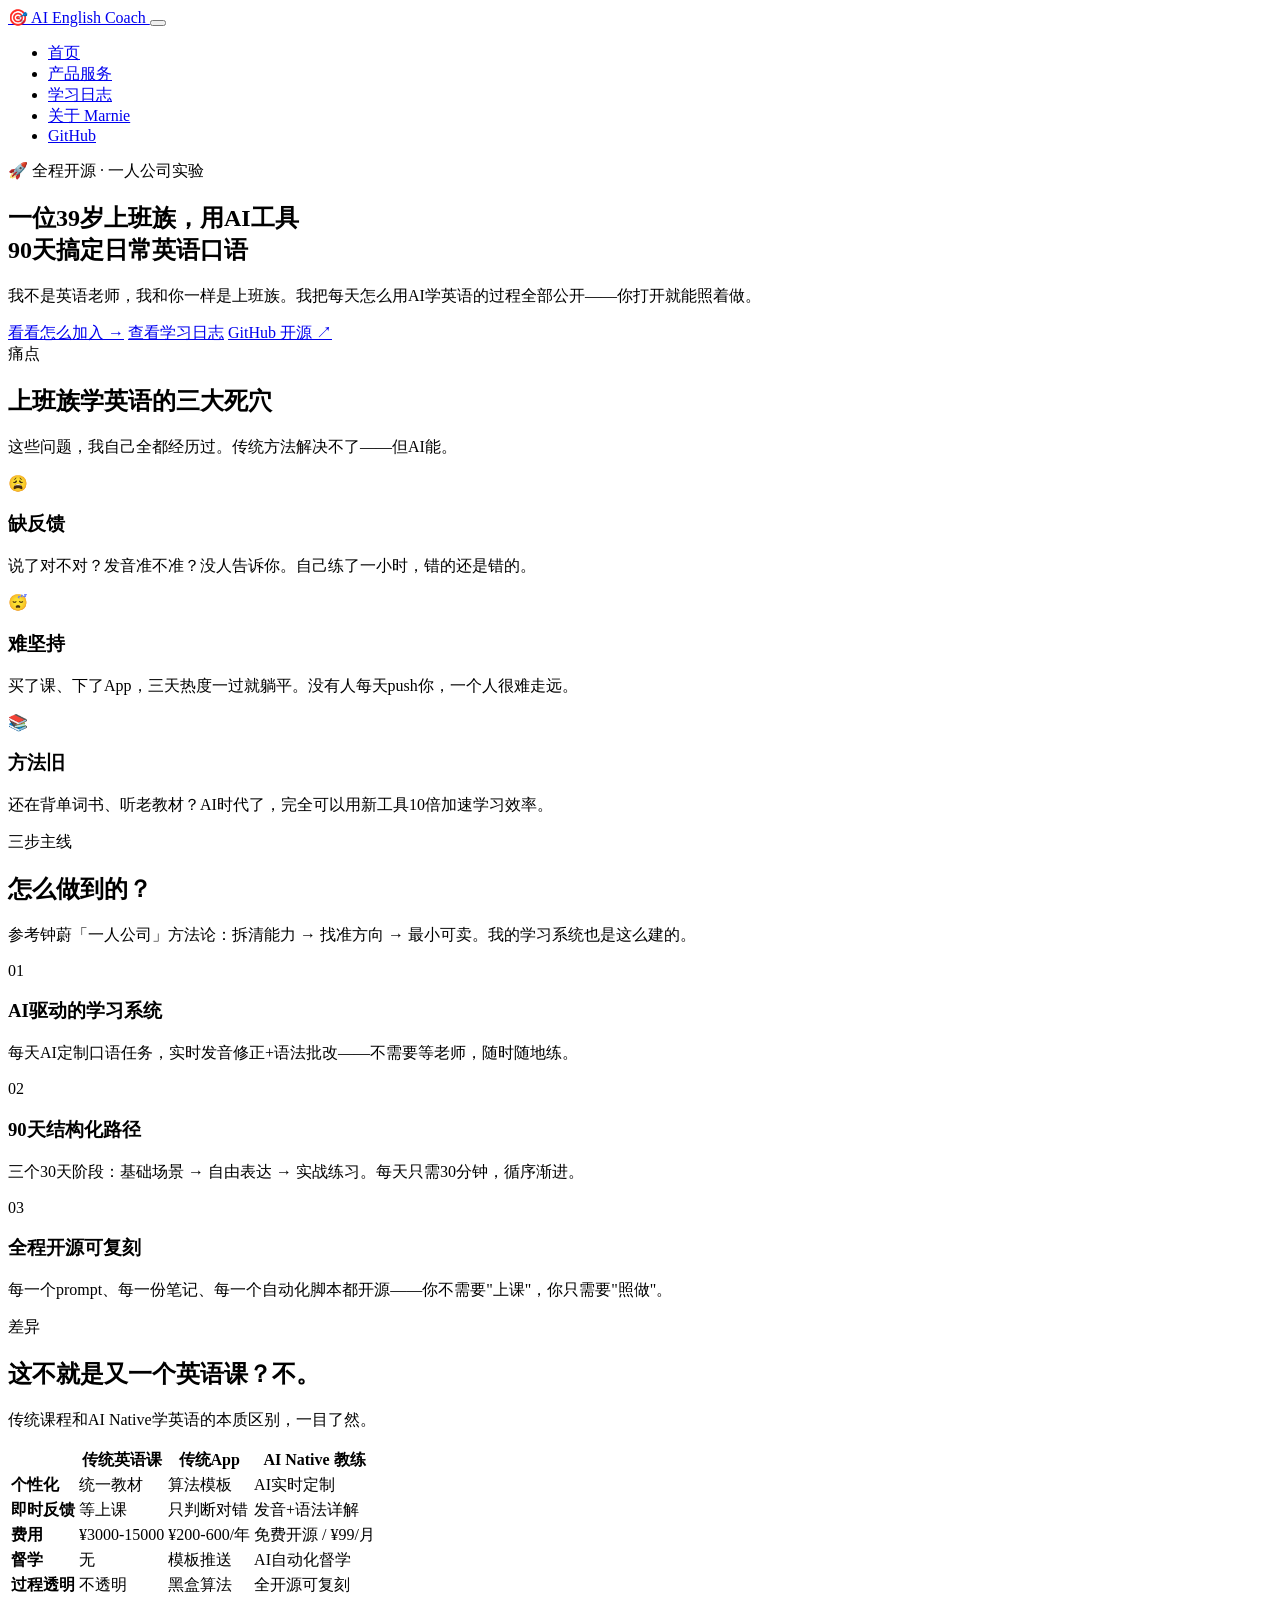
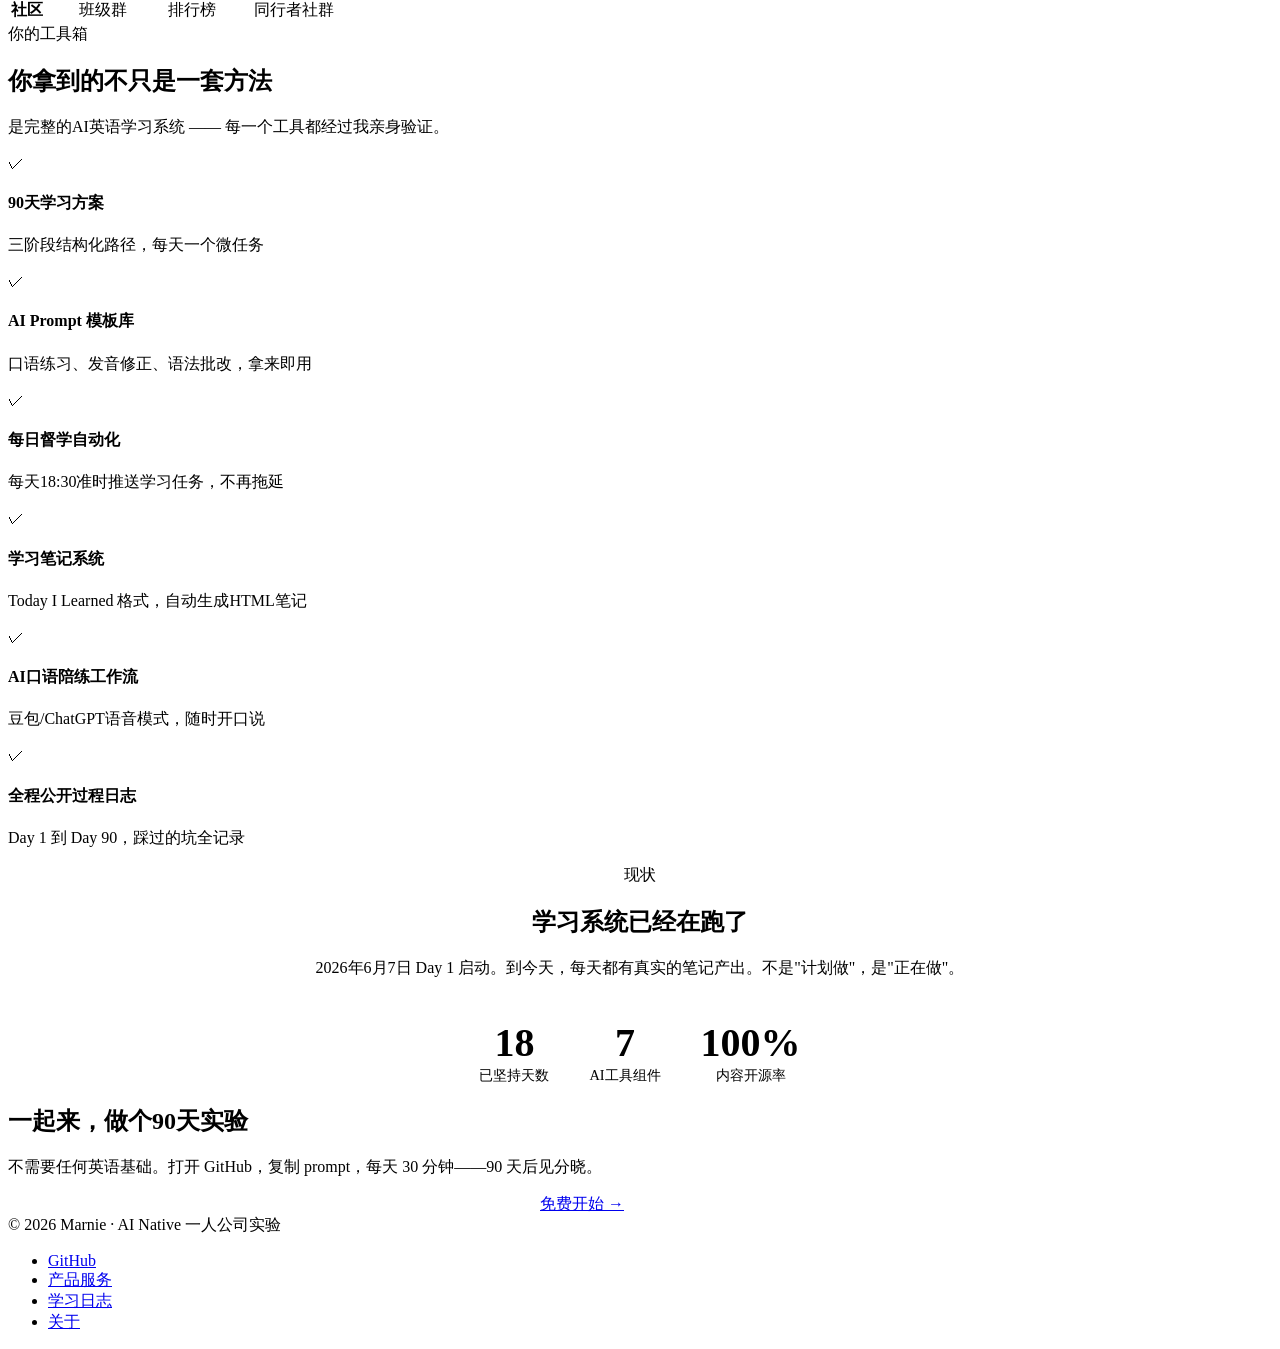
==== index.html @ 2e8dab44 "pages: add landing page" ====
<!DOCTYPE html>
<html lang="zh-CN">
<head>
  <meta charset="UTF-8">
  <meta name="viewport" content="width=device-width, initial-scale=1.0">
  <meta name="description" content="AI Native 英语学习教练 — 帮上班族用AI工具90天搞定日常英语口语，全程开源，照着做就行">
  <meta property="og:title" content="AI Native 英语学习教练 | 90天搞定英语口语">
  <meta property="og:description" content="一位39岁上班族正在做的AI英语实验。全程开源学习过程，你跟着做就行。">
  <meta property="og:type" content="website">
  <title>AI Native 英语学习教练 | 90天搞定英语口语</title>
  <link rel="stylesheet" href="css/style.css">
  <link rel="icon" type="image/svg+xml" href="data:image/svg+xml,<svg xmlns='http://www.w3.org/2000/svg' viewBox='0 0 100 100'><text y='.9em' font-size='90'>🎯</text></svg>">
</head>
<body>

<!-- Navigation -->
<nav class="navbar">
  <div class="navbar-inner">
    <a href="index.html" class="nav-logo">
      <span class="logo-icon">🎯</span>
      AI English Coach
    </a>
    <button class="nav-toggle" id="navToggle" aria-label="Menu">
      <span></span><span></span><span></span>
    </button>
    <ul class="nav-links" id="navLinks">
      <li><a href="index.html" class="active">首页</a></li>
      <li><a href="products.html">产品服务</a></li>
      <li><a href="journal.html">学习日志</a></li>
      <li><a href="about.html">关于 Marnie</a></li>
      <li><a href="https://github.com/wengbokang-maker/ai-english-coach" class="nav-cta" target="_blank">GitHub</a></li>
    </ul>
  </div>
</nav>

<!-- Hero -->
<section class="hero">
  <span class="hero-badge">🚀 全程开源 · 一人公司实验</span>
  <h1>
    一位39岁上班族，用<span class="highlight">AI工具</span><br>90天搞定日常英语口语
  </h1>
  <p class="hero-subtitle">
    我不是英语老师，我和你一样是上班族。我把每天怎么用AI学英语的过程全部公开——你打开就能照着做。
  </p>
  <div class="hero-actions">
    <a href="products.html" class="btn btn-primary">看看怎么加入 →</a>
    <a href="journal.html" class="btn btn-outline">查看学习日志</a>
    <a href="https://github.com/wengbokang-maker/ai-english-coach" class="btn btn-ghost" target="_blank">GitHub 开源 ↗</a>
  </div>
</section>

<!-- Problem Section -->
<section class="section" style="background: var(--color-bg-alt);">
  <div class="section-inner">
    <div class="section-label">痛点</div>
    <h2>上班族学英语的三大死穴</h2>
    <p class="section-desc">这些问题，我自己全都经历过。传统方法解决不了——但AI能。</p>
    <div class="problems-grid">
      <div class="problem-card">
        <div class="problem-icon orange">😩</div>
        <h3>缺反馈</h3>
        <p>说了对不对？发音准不准？没人告诉你。自己练了一小时，错的还是错的。</p>
      </div>
      <div class="problem-card">
        <div class="problem-icon blue">😴</div>
        <h3>难坚持</h3>
        <p>买了课、下了App，三天热度一过就躺平。没有人每天push你，一个人很难走远。</p>
      </div>
      <div class="problem-card">
        <div class="problem-icon green">📚</div>
        <h3>方法旧</h3>
        <p>还在背单词书、听老教材？AI时代了，完全可以用新工具10倍加速学习效率。</p>
      </div>
    </div>
  </div>
</section>

<!-- Three Steps -->
<section class="section">
  <div class="section-inner">
    <div class="section-label">三步主线</div>
    <h2>怎么做到的？</h2>
    <p class="section-desc">参考钟蔚「一人公司」方法论：拆清能力 → 找准方向 → 最小可卖。我的学习系统也是这么建的。</p>
    <div class="steps-container">
      <div class="step-card">
        <div class="step-number">01</div>
        <h3>AI驱动的学习系统</h3>
        <p>每天AI定制口语任务，实时发音修正+语法批改——不需要等老师，随时随地练。</p>
      </div>
      <div class="step-card">
        <div class="step-number">02</div>
        <h3>90天结构化路径</h3>
        <p>三个30天阶段：基础场景 → 自由表达 → 实战练习。每天只需30分钟，循序渐进。</p>
      </div>
      <div class="step-card">
        <div class="step-number">03</div>
        <h3>全程开源可复刻</h3>
        <p>每一个prompt、每一份笔记、每一个自动化脚本都开源——你不需要"上课"，你只需要"照做"。</p>
      </div>
    </div>
  </div>
</section>

<!-- Comparison -->
<section class="section" style="background: var(--color-bg-alt);">
  <div class="section-inner">
    <div class="section-label">差异</div>
    <h2>这不就是又一个英语课？不。</h2>
    <p class="section-desc">传统课程和AI Native学英语的本质区别，一目了然。</p>
    <div class="compare-table-wrap">
      <table class="compare-table">
        <thead>
          <tr>
            <th></th>
            <th>传统英语课</th>
            <th>传统App</th>
            <th style="background: var(--color-primary-light);">AI Native 教练</th>
          </tr>
        </thead>
        <tbody>
          <tr>
            <td><strong>个性化</strong></td>
            <td class="cross">统一教材</td>
            <td class="cross">算法模板</td>
            <td class="check">AI实时定制</td>
          </tr>
          <tr>
            <td><strong>即时反馈</strong></td>
            <td class="cross">等上课</td>
            <td class="cross">只判断对错</td>
            <td class="check">发音+语法详解</td>
          </tr>
          <tr>
            <td><strong>费用</strong></td>
            <td class="cross">¥3000-15000</td>
            <td class="cross">¥200-600/年</td>
            <td class="check">免费开源 / ¥99/月</td>
          </tr>
          <tr>
            <td><strong>督学</strong></td>
            <td class="cross">无</td>
            <td class="cross">模板推送</td>
            <td class="check">AI自动化督学</td>
          </tr>
          <tr>
            <td><strong>过程透明</strong></td>
            <td class="cross">不透明</td>
            <td class="cross">黑盒算法</td>
            <td class="check">全开源可复刻</td>
          </tr>
          <tr>
            <td><strong>社区</strong></td>
            <td class="cross">班级群</td>
            <td class="cross">排行榜</td>
            <td class="check">同行者社群</td>
          </tr>
        </tbody>
      </table>
    </div>
  </div>
</section>

<!-- Features -->
<section class="section">
  <div class="section-inner">
    <div class="section-label">你的工具箱</div>
    <h2>你拿到的不只是一套方法</h2>
    <p class="section-desc">是完整的AI英语学习系统 —— 每一个工具都经过我亲身验证。</p>
    <div class="features-grid">
      <div class="feature-item">
        <div class="feature-check">✓</div>
        <div class="feature-text">
          <h4>90天学习方案</h4>
          <p>三阶段结构化路径，每天一个微任务</p>
        </div>
      </div>
      <div class="feature-item">
        <div class="feature-check">✓</div>
        <div class="feature-text">
          <h4>AI Prompt 模板库</h4>
          <p>口语练习、发音修正、语法批改，拿来即用</p>
        </div>
      </div>
      <div class="feature-item">
        <div class="feature-check">✓</div>
        <div class="feature-text">
          <h4>每日督学自动化</h4>
          <p>每天18:30准时推送学习任务，不再拖延</p>
        </div>
      </div>
      <div class="feature-item">
        <div class="feature-check">✓</div>
        <div class="feature-text">
          <h4>学习笔记系统</h4>
          <p>Today I Learned 格式，自动生成HTML笔记</p>
        </div>
      </div>
      <div class="feature-item">
        <div class="feature-check">✓</div>
        <div class="feature-text">
          <h4>AI口语陪练工作流</h4>
          <p>豆包/ChatGPT语音模式，随时开口说</p>
        </div>
      </div>
      <div class="feature-item">
        <div class="feature-check">✓</div>
        <div class="feature-text">
          <h4>全程公开过程日志</h4>
          <p>Day 1 到 Day 90，踩过的坑全记录</p>
        </div>
      </div>
    </div>
  </div>
</section>

<!-- Social Proof -->
<section class="section" style="background: var(--color-bg-alt);">
  <div class="section-inner" style="text-align: center;">
    <div class="section-label">现状</div>
    <h2>学习系统已经在跑了</h2>
    <p class="section-desc" style="margin: 0 auto 40px;">
      2026年6月7日 Day 1 启动。到今天，每天都有真实的笔记产出。不是"计划做"，是"正在做"。
    </p>
    <div style="display: flex; gap: 40px; justify-content: center; flex-wrap: wrap;">
      <div style="text-align: center;">
        <div style="font-size: 2.5rem; font-weight: 800; color: var(--color-primary);">18</div>
        <div style="color: var(--color-text-muted); font-size: 0.9rem;">已坚持天数</div>
      </div>
      <div style="text-align: center;">
        <div style="font-size: 2.5rem; font-weight: 800; color: var(--color-accent);">7</div>
        <div style="color: var(--color-text-muted); font-size: 0.9rem;">AI工具组件</div>
      </div>
      <div style="text-align: center;">
        <div style="font-size: 2.5rem; font-weight: 800; color: var(--color-success);">100%</div>
        <div style="color: var(--color-text-muted); font-size: 0.9rem;">内容开源率</div>
      </div>
    </div>
  </div>
</section>

<!-- CTA -->
<section class="cta-section">
  <h2>一起来，做个90天实验</h2>
  <p>不需要任何英语基础。打开 GitHub，复制 prompt，每天 30 分钟——90 天后见分晓。</p>
  <div style="display: flex; gap: 12px; justify-content: center; flex-wrap: wrap;">
    <a href="products.html" class="btn btn-primary">免费开始 →</a>
    <a href="https://github.com/wengbokang-maker/ai-english-coach" class="btn btn-outline" style="border-color: #fff; color: #fff;" target="_blank">GitHub 仓库 ↗</a>
  </div>
</section>

<!-- Footer -->
<footer class="footer">
  <div class="footer-inner">
    <span>© 2026 Marnie · AI Native 一人公司实验</span>
    <ul class="footer-links">
      <li><a href="https://github.com/wengbokang-maker/ai-english-coach" target="_blank">GitHub</a></li>
      <li><a href="products.html">产品服务</a></li>
      <li><a href="journal.html">学习日志</a></li>
      <li><a href="about.html">关于</a></li>
    </ul>
  </div>
</footer>

<script src="js/main.js"></script>
</body>
</html>
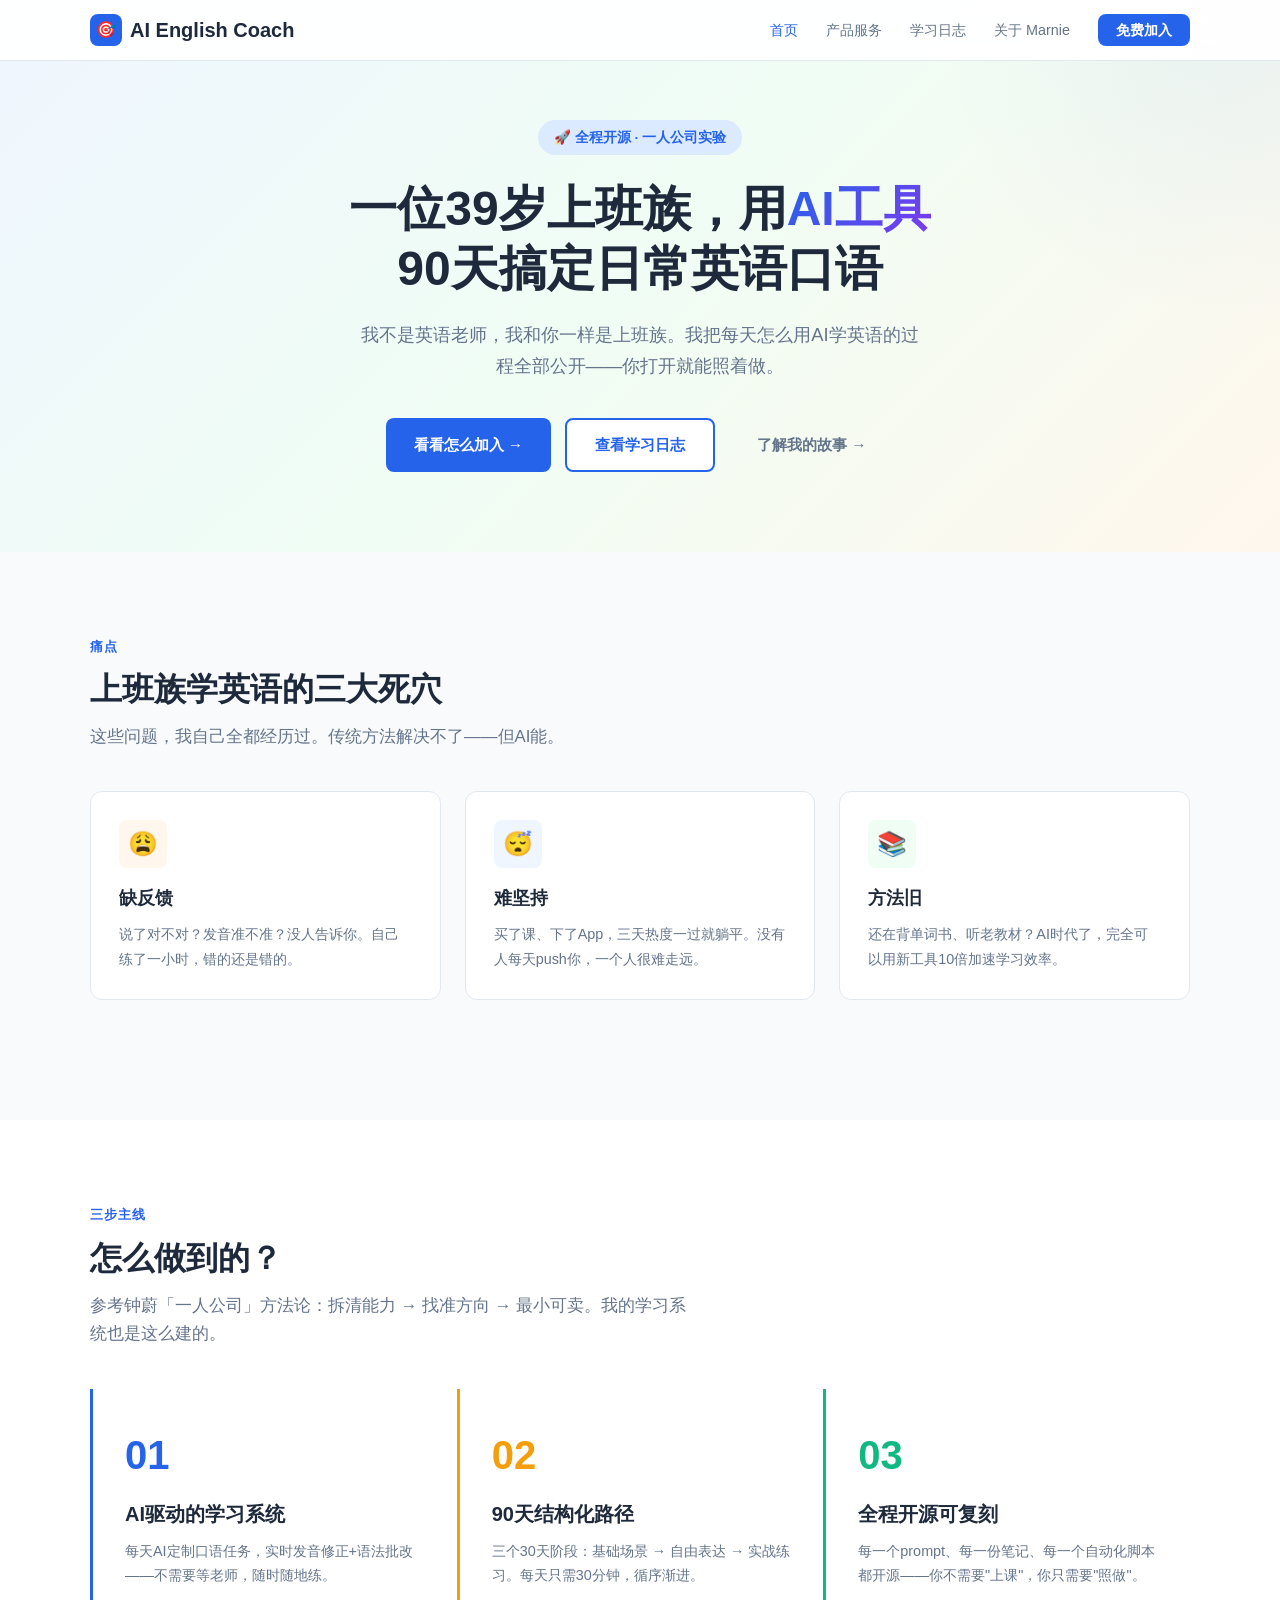
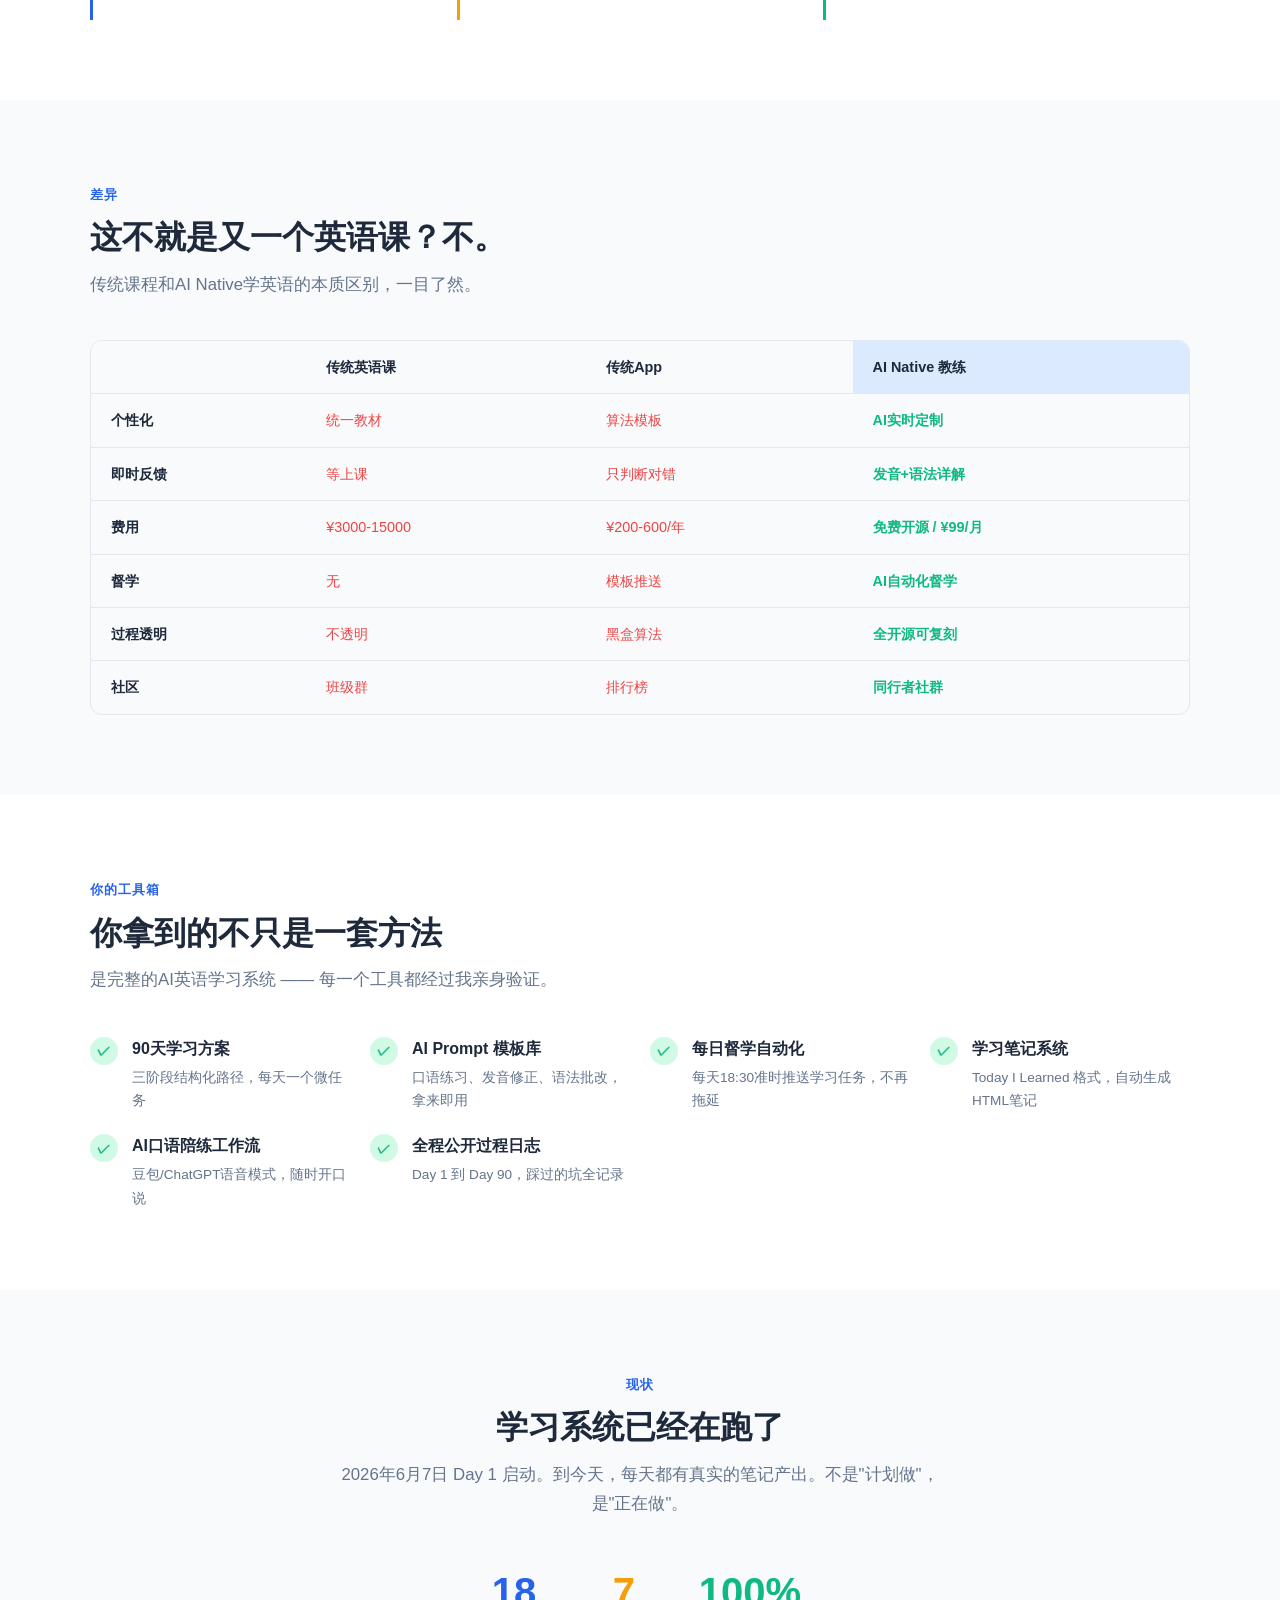
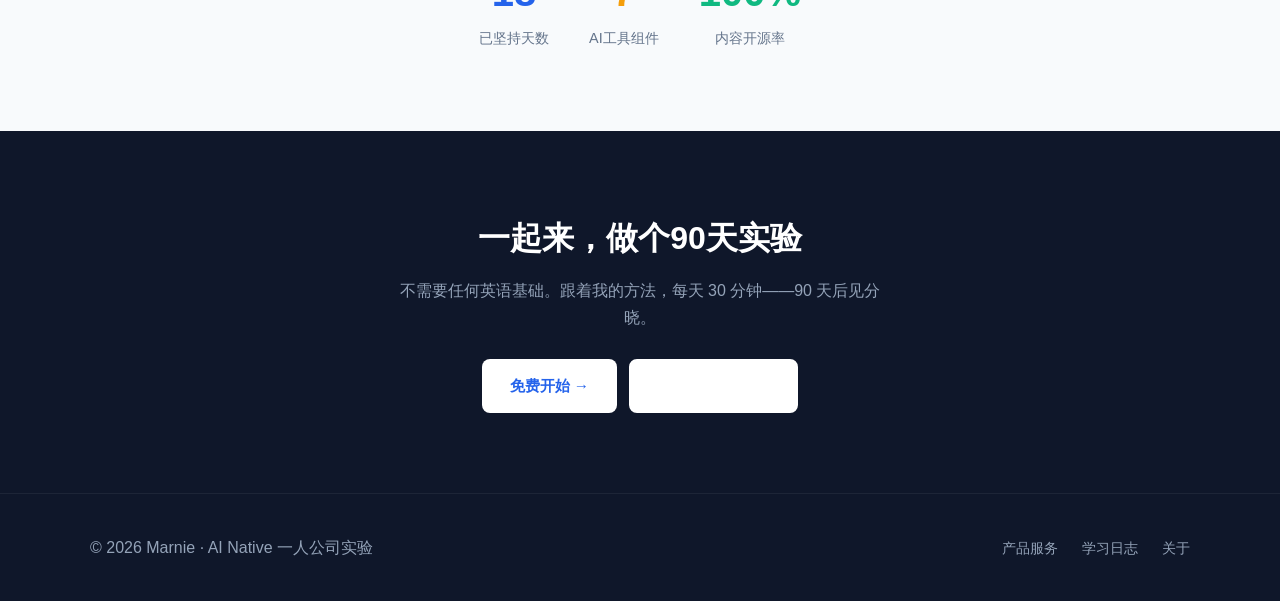
==== commit 4acc5b30: "fix: remove GitHub links from homepage" ====
--- a/index.html
+++ b/index.html
@@ -28,7 +28,7 @@
       <li><a href="products.html">产品服务</a></li>
       <li><a href="journal.html">学习日志</a></li>
       <li><a href="about.html">关于 Marnie</a></li>
-      <li><a href="https://github.com/wengbokang-maker/ai-english-coach" class="nav-cta" target="_blank">GitHub</a></li>
+      <li><a href="products.html" class="nav-cta">免费加入</a></li>
     </ul>
   </div>
 </nav>
@@ -45,7 +45,7 @@
   <div class="hero-actions">
     <a href="products.html" class="btn btn-primary">看看怎么加入 →</a>
     <a href="journal.html" class="btn btn-outline">查看学习日志</a>
-    <a href="https://github.com/wengbokang-maker/ai-english-coach" class="btn btn-ghost" target="_blank">GitHub 开源 ↗</a>
+    <a href="about.html" class="btn btn-ghost">了解我的故事 →</a>
   </div>
 </section>
 
@@ -241,10 +241,10 @@
 <!-- CTA -->
 <section class="cta-section">
   <h2>一起来，做个90天实验</h2>
-  <p>不需要任何英语基础。打开 GitHub，复制 prompt，每天 30 分钟——90 天后见分晓。</p>
+  <p>不需要任何英语基础。跟着我的方法，每天 30 分钟——90 天后见分晓。</p>
   <div style="display: flex; gap: 12px; justify-content: center; flex-wrap: wrap;">
     <a href="products.html" class="btn btn-primary">免费开始 →</a>
-    <a href="https://github.com/wengbokang-maker/ai-english-coach" class="btn btn-outline" style="border-color: #fff; color: #fff;" target="_blank">GitHub 仓库 ↗</a>
+    <a href="journal.html" class="btn btn-outline" style="border-color: #fff; color: #fff;">查看学习日志 →</a>
   </div>
 </section>
 
@@ -253,7 +253,6 @@
   <div class="footer-inner">
     <span>© 2026 Marnie · AI Native 一人公司实验</span>
     <ul class="footer-links">
-      <li><a href="https://github.com/wengbokang-maker/ai-english-coach" target="_blank">GitHub</a></li>
       <li><a href="products.html">产品服务</a></li>
       <li><a href="journal.html">学习日志</a></li>
       <li><a href="about.html">关于</a></li>
--- a/css/style.css
+++ b/css/style.css
@@ -0,0 +1,888 @@
+/* ============================================
+   AI Native 英语学习教练 | 官网样式
+   Marnie's One-Person Company
+   ============================================ */
+
+/* --- Reset & Base --- */
+*, *::before, *::after {
+  margin: 0;
+  padding: 0;
+  box-sizing: border-box;
+}
+
+:root {
+  --color-primary: #2563EB;
+  --color-primary-dark: #1D4ED8;
+  --color-primary-light: #DBEAFE;
+  --color-accent: #F59E0B;
+  --color-accent-light: #FEF3C7;
+  --color-success: #10B981;
+  --color-success-light: #D1FAE5;
+  --color-text: #1E293B;
+  --color-text-muted: #64748B;
+  --color-bg: #FFFFFF;
+  --color-bg-alt: #F8FAFC;
+  --color-bg-card: #FFFFFF;
+  --color-border: #E2E8F0;
+  --color-footer: #0F172A;
+  --radius: 12px;
+  --radius-sm: 8px;
+  --shadow: 0 1px 3px rgba(0,0,0,0.08), 0 1px 2px rgba(0,0,0,0.06);
+  --shadow-md: 0 4px 6px rgba(0,0,0,0.07), 0 2px 4px rgba(0,0,0,0.06);
+  --shadow-lg: 0 10px 25px rgba(0,0,0,0.1);
+  --max-width: 1100px;
+}
+
+html {
+  scroll-behavior: smooth;
+  font-size: 16px;
+}
+
+body {
+  font-family: -apple-system, BlinkMacSystemFont, "Segoe UI", "PingFang SC", "Hiragino Sans GB", "Microsoft YaHei", "Helvetica Neue", Helvetica, Arial, sans-serif;
+  color: var(--color-text);
+  background: var(--color-bg);
+  line-height: 1.7;
+  -webkit-font-smoothing: antialiased;
+}
+
+a { color: var(--color-primary); text-decoration: none; transition: color 0.2s; }
+a:hover { color: var(--color-primary-dark); }
+
+img { max-width: 100%; display: block; }
+
+/* --- Navigation --- */
+.navbar {
+  position: fixed;
+  top: 0;
+  left: 0;
+  right: 0;
+  background: rgba(255,255,255,0.92);
+  backdrop-filter: blur(12px);
+  -webkit-backdrop-filter: blur(12px);
+  border-bottom: 1px solid var(--color-border);
+  z-index: 1000;
+  padding: 0 20px;
+}
+
+.navbar-inner {
+  max-width: var(--max-width);
+  margin: 0 auto;
+  display: flex;
+  align-items: center;
+  justify-content: space-between;
+  height: 60px;
+}
+
+.nav-logo {
+  font-size: 1.25rem;
+  font-weight: 700;
+  color: var(--color-text);
+  display: flex;
+  align-items: center;
+  gap: 8px;
+}
+
+.nav-logo .logo-icon {
+  width: 32px;
+  height: 32px;
+  background: var(--color-primary);
+  border-radius: 8px;
+  display: flex;
+  align-items: center;
+  justify-content: center;
+  color: #fff;
+  font-size: 1rem;
+}
+
+.nav-links {
+  display: flex;
+  gap: 28px;
+  list-style: none;
+  align-items: center;
+}
+
+.nav-links a {
+  color: var(--color-text-muted);
+  font-size: 0.9rem;
+  font-weight: 500;
+  transition: color 0.2s;
+}
+
+.nav-links a:hover,
+.nav-links a.active {
+  color: var(--color-primary);
+}
+
+.nav-cta {
+  background: var(--color-primary);
+  color: #fff !important;
+  padding: 8px 18px;
+  border-radius: var(--radius-sm);
+  font-weight: 600 !important;
+  transition: background 0.2s;
+}
+
+.nav-cta:hover {
+  background: var(--color-primary-dark);
+}
+
+/* Mobile nav toggle */
+.nav-toggle {
+  display: none;
+  background: none;
+  border: none;
+  cursor: pointer;
+  padding: 4px;
+}
+
+.nav-toggle span {
+  display: block;
+  width: 24px;
+  height: 2px;
+  background: var(--color-text);
+  margin: 5px 0;
+  transition: all 0.3s;
+}
+
+/* --- Hero --- */
+.hero {
+  padding: 120px 20px 80px;
+  text-align: center;
+  background: linear-gradient(135deg, #EFF6FF 0%, #F0FDF4 50%, #FFF7ED 100%);
+  position: relative;
+  overflow: hidden;
+}
+
+.hero::before {
+  content: '';
+  position: absolute;
+  top: -50%;
+  right: -20%;
+  width: 600px;
+  height: 600px;
+  background: radial-gradient(circle, rgba(37,99,235,0.06) 0%, transparent 70%);
+  border-radius: 50%;
+}
+
+.hero-badge {
+  display: inline-block;
+  background: var(--color-primary-light);
+  color: var(--color-primary);
+  padding: 6px 16px;
+  border-radius: 50px;
+  font-size: 0.85rem;
+  font-weight: 600;
+  margin-bottom: 24px;
+  position: relative;
+}
+
+.hero h1 {
+  font-size: clamp(2rem, 5vw, 3rem);
+  font-weight: 800;
+  line-height: 1.25;
+  max-width: 720px;
+  margin: 0 auto 20px;
+  position: relative;
+}
+
+.hero h1 .highlight {
+  background: linear-gradient(135deg, var(--color-primary), #7C3AED);
+  -webkit-background-clip: text;
+  -webkit-text-fill-color: transparent;
+  background-clip: text;
+}
+
+.hero-subtitle {
+  font-size: 1.15rem;
+  color: var(--color-text-muted);
+  max-width: 560px;
+  margin: 0 auto 36px;
+  position: relative;
+}
+
+.hero-actions {
+  display: flex;
+  gap: 14px;
+  justify-content: center;
+  flex-wrap: wrap;
+  position: relative;
+}
+
+.btn {
+  display: inline-flex;
+  align-items: center;
+  gap: 6px;
+  padding: 12px 28px;
+  border-radius: var(--radius-sm);
+  font-size: 0.95rem;
+  font-weight: 600;
+  border: none;
+  cursor: pointer;
+  transition: all 0.2s;
+  text-decoration: none;
+}
+
+.btn-primary {
+  background: var(--color-primary);
+  color: #fff;
+}
+
+.btn-primary:hover {
+  background: var(--color-primary-dark);
+  color: #fff;
+  transform: translateY(-1px);
+  box-shadow: var(--shadow-md);
+}
+
+.btn-outline {
+  background: #fff;
+  color: var(--color-primary);
+  border: 2px solid var(--color-primary);
+}
+
+.btn-outline:hover {
+  background: var(--color-primary-light);
+  transform: translateY(-1px);
+}
+
+.btn-ghost {
+  background: transparent;
+  color: var(--color-text-muted);
+}
+
+.btn-ghost:hover {
+  color: var(--color-text);
+}
+
+/* --- Section --- */
+.section {
+  padding: 80px 20px;
+}
+
+.section-inner {
+  max-width: var(--max-width);
+  margin: 0 auto;
+}
+
+.section-label {
+  display: inline-block;
+  font-size: 0.8rem;
+  font-weight: 700;
+  text-transform: uppercase;
+  letter-spacing: 0.08em;
+  color: var(--color-primary);
+  margin-bottom: 12px;
+}
+
+.section h2 {
+  font-size: 2rem;
+  font-weight: 800;
+  margin-bottom: 12px;
+  line-height: 1.3;
+}
+
+.section h3 {
+  font-size: 1.25rem;
+  font-weight: 700;
+  margin-bottom: 8px;
+}
+
+.section-desc {
+  color: var(--color-text-muted);
+  font-size: 1.05rem;
+  max-width: 600px;
+  margin-bottom: 40px;
+}
+
+/* --- Problem Cards --- */
+.problems-grid {
+  display: grid;
+  grid-template-columns: repeat(auto-fit, minmax(280px, 1fr));
+  gap: 24px;
+  margin-bottom: 40px;
+}
+
+.problem-card {
+  background: var(--color-bg-card);
+  border: 1px solid var(--color-border);
+  border-radius: var(--radius);
+  padding: 28px;
+  transition: all 0.2s;
+}
+
+.problem-card:hover {
+  box-shadow: var(--shadow-md);
+  transform: translateY(-2px);
+}
+
+.problem-icon {
+  width: 48px;
+  height: 48px;
+  border-radius: var(--radius-sm);
+  display: flex;
+  align-items: center;
+  justify-content: center;
+  font-size: 1.5rem;
+  margin-bottom: 16px;
+}
+
+.problem-icon.orange { background: #FFF7ED; }
+.problem-icon.blue { background: #EFF6FF; }
+.problem-icon.green { background: #F0FDF4; }
+
+.problem-card h3 {
+  font-size: 1.1rem;
+  margin-bottom: 8px;
+}
+
+.problem-card p {
+  color: var(--color-text-muted);
+  font-size: 0.9rem;
+}
+
+/* --- Three Steps --- */
+.steps-container {
+  display: grid;
+  grid-template-columns: repeat(auto-fit, minmax(300px, 1fr));
+  gap: 0;
+  position: relative;
+}
+
+.step-card {
+  padding: 32px;
+  position: relative;
+  border-left: 3px solid var(--color-border);
+  transition: border-color 0.3s;
+}
+
+.step-card:nth-child(1) { border-left-color: var(--color-primary); }
+.step-card:nth-child(2) { border-left-color: var(--color-accent); }
+.step-card:nth-child(3) { border-left-color: var(--color-success); }
+
+.step-number {
+  font-size: 2.5rem;
+  font-weight: 800;
+  margin-bottom: 8px;
+}
+
+.step-card:nth-child(1) .step-number { color: var(--color-primary); }
+.step-card:nth-child(2) .step-number { color: var(--color-accent); }
+.step-card:nth-child(3) .step-number { color: var(--color-success); }
+
+.step-card h3 {
+  margin-bottom: 8px;
+}
+
+.step-card p {
+  color: var(--color-text-muted);
+  font-size: 0.9rem;
+}
+
+/* --- Features Grid --- */
+.features-grid {
+  display: grid;
+  grid-template-columns: repeat(auto-fit, minmax(240px, 1fr));
+  gap: 20px;
+}
+
+.feature-item {
+  display: flex;
+  gap: 14px;
+  align-items: flex-start;
+}
+
+.feature-check {
+  width: 28px;
+  height: 28px;
+  background: var(--color-success-light);
+  border-radius: 50%;
+  display: flex;
+  align-items: center;
+  justify-content: center;
+  flex-shrink: 0;
+  color: var(--color-success);
+  font-weight: 700;
+  font-size: 0.85rem;
+  margin-top: 2px;
+}
+
+.feature-text h4 {
+  font-size: 1rem;
+  margin-bottom: 4px;
+}
+
+.feature-text p {
+  color: var(--color-text-muted);
+  font-size: 0.85rem;
+}
+
+/* --- Comparison Table --- */
+.compare-table-wrap {
+  overflow-x: auto;
+  border: 1px solid var(--color-border);
+  border-radius: var(--radius);
+}
+
+.compare-table {
+  width: 100%;
+  border-collapse: collapse;
+  min-width: 600px;
+}
+
+.compare-table th,
+.compare-table td {
+  padding: 14px 20px;
+  text-align: left;
+  font-size: 0.9rem;
+}
+
+.compare-table thead {
+  background: var(--color-bg-alt);
+}
+
+.compare-table th {
+  font-weight: 700;
+  color: var(--color-text);
+}
+
+.compare-table tbody tr {
+  border-top: 1px solid var(--color-border);
+}
+
+.compare-table .check { color: var(--color-success); font-weight: 700; }
+.compare-table .cross { color: #EF4444; }
+
+.compare-table .highlight-row {
+  background: var(--color-primary-light);
+}
+
+/* --- Pricing Cards --- */
+.pricing-grid {
+  display: grid;
+  grid-template-columns: repeat(auto-fit, minmax(300px, 1fr));
+  gap: 24px;
+  align-items: stretch;
+}
+
+.pricing-card {
+  background: var(--color-bg-card);
+  border: 2px solid var(--color-border);
+  border-radius: var(--radius);
+  padding: 32px;
+  transition: all 0.2s;
+  position: relative;
+}
+
+.pricing-card:hover {
+  box-shadow: var(--shadow-md);
+}
+
+.pricing-card.featured {
+  border-color: var(--color-primary);
+  box-shadow: var(--shadow-lg);
+}
+
+.pricing-badge {
+  position: absolute;
+  top: -12px;
+  right: 20px;
+  background: var(--color-primary);
+  color: #fff;
+  padding: 4px 14px;
+  border-radius: 50px;
+  font-size: 0.75rem;
+  font-weight: 700;
+}
+
+.pricing-card h3 {
+  font-size: 1.2rem;
+}
+
+.pricing-amount {
+  font-size: 2.2rem;
+  font-weight: 800;
+  margin: 16px 0 4px;
+  color: var(--color-primary);
+}
+
+.pricing-amount.free { color: var(--color-success); }
+
+.pricing-period {
+  color: var(--color-text-muted);
+  font-size: 0.85rem;
+  margin-bottom: 20px;
+}
+
+.pricing-features {
+  list-style: none;
+  margin-bottom: 24px;
+}
+
+.pricing-features li {
+  padding: 6px 0;
+  font-size: 0.9rem;
+  color: var(--color-text-muted);
+  display: flex;
+  align-items: center;
+  gap: 8px;
+}
+
+.pricing-features li::before {
+  content: '✓';
+  color: var(--color-success);
+  font-weight: 700;
+}
+
+/* --- Journal List --- */
+.journal-list {
+  list-style: none;
+}
+
+.journal-item {
+  padding: 20px 0;
+  border-bottom: 1px solid var(--color-border);
+  display: flex;
+  gap: 24px;
+  align-items: flex-start;
+}
+
+.journal-date {
+  width: 80px;
+  flex-shrink: 0;
+  text-align: center;
+}
+
+.journal-date .day-num {
+  font-size: 1.5rem;
+  font-weight: 800;
+  color: var(--color-primary);
+  display: block;
+}
+
+.journal-date .date-str {
+  font-size: 0.75rem;
+  color: var(--color-text-muted);
+}
+
+.journal-content h4 {
+  font-size: 1.05rem;
+  margin-bottom: 6px;
+}
+
+.journal-content p {
+  color: var(--color-text-muted);
+  font-size: 0.9rem;
+}
+
+.journal-content .journal-tags {
+  display: flex;
+  gap: 8px;
+  margin-top: 8px;
+}
+
+.tag {
+  background: var(--color-bg-alt);
+  color: var(--color-text-muted);
+  padding: 2px 10px;
+  border-radius: 50px;
+  font-size: 0.75rem;
+}
+
+/* --- About --- */
+.about-header {
+  padding: 120px 20px 60px;
+  text-align: center;
+  background: linear-gradient(135deg, #EFF6FF 0%, #F0FDF4 100%);
+}
+
+.about-header h1 {
+  font-size: 2.2rem;
+  font-weight: 800;
+  margin-bottom: 8px;
+}
+
+.about-header p {
+  color: var(--color-text-muted);
+  font-size: 1.05rem;
+}
+
+.about-content {
+  max-width: 780px;
+  margin: 0 auto;
+  padding: 0 20px 80px;
+}
+
+.about-content h2 {
+  font-size: 1.5rem;
+  font-weight: 700;
+  margin: 40px 0 16px;
+}
+
+.about-content h2:first-child {
+  margin-top: 0;
+}
+
+.about-content p {
+  color: var(--color-text-muted);
+  margin-bottom: 14px;
+  font-size: 0.95rem;
+}
+
+.timeline {
+  list-style: none;
+  border-left: 2px solid var(--color-primary-light);
+  margin: 20px 0;
+  padding-left: 24px;
+}
+
+.timeline li {
+  padding: 10px 0;
+  position: relative;
+  font-size: 0.9rem;
+  color: var(--color-text-muted);
+}
+
+.timeline li::before {
+  content: '';
+  position: absolute;
+  left: -30px;
+  top: 16px;
+  width: 10px;
+  height: 10px;
+  background: var(--color-primary);
+  border-radius: 50%;
+}
+
+.timeline li strong {
+  color: var(--color-text);
+  display: block;
+}
+
+/* --- CTA Section --- */
+.cta-section {
+  background: var(--color-footer);
+  color: #fff;
+  text-align: center;
+  padding: 80px 20px;
+}
+
+.cta-section h2 {
+  font-size: 2rem;
+  font-weight: 800;
+  margin-bottom: 12px;
+  color: #fff;
+}
+
+.cta-section p {
+  color: #94A3B8;
+  max-width: 500px;
+  margin: 0 auto 28px;
+  font-size: 1rem;
+}
+
+.cta-section .btn-primary {
+  background: #fff;
+  color: var(--color-primary);
+}
+
+.cta-section .btn-primary:hover {
+  background: #F1F5F9;
+}
+
+/* --- Footer --- */
+.footer {
+  background: var(--color-footer);
+  color: #94A3B8;
+  padding: 40px 20px;
+  border-top: 1px solid rgba(255,255,255,0.06);
+}
+
+.footer-inner {
+  max-width: var(--max-width);
+  margin: 0 auto;
+  display: flex;
+  justify-content: space-between;
+  align-items: center;
+  flex-wrap: wrap;
+  gap: 16px;
+}
+
+.footer-links {
+  display: flex;
+  gap: 24px;
+  list-style: none;
+}
+
+.footer-links a {
+  color: #94A3B8;
+  font-size: 0.85rem;
+}
+
+.footer-links a:hover {
+  color: #fff;
+}
+
+/* --- Products Page --- */
+.products-header {
+  padding: 120px 20px 60px;
+  text-align: center;
+  background: linear-gradient(135deg, #EFF6FF 0%, #F0FDF4 100%);
+}
+
+.products-header h1 {
+  font-size: 2.2rem;
+  font-weight: 800;
+  margin-bottom: 8px;
+}
+
+.products-header p {
+  color: var(--color-text-muted);
+  font-size: 1.05rem;
+}
+
+.faq-section {
+  max-width: 780px;
+  margin: 0 auto;
+  padding: 60px 20px;
+}
+
+.faq-section h2 {
+  text-align: center;
+  font-size: 1.6rem;
+  margin-bottom: 32px;
+}
+
+.faq-item {
+  border-bottom: 1px solid var(--color-border);
+  padding: 20px 0;
+}
+
+.faq-item h3 {
+  font-size: 1.05rem;
+  margin-bottom: 8px;
+  cursor: pointer;
+}
+
+.faq-item p {
+  color: var(--color-text-muted);
+  font-size: 0.9rem;
+}
+
+/* --- Modal --- */
+.modal-overlay {
+  display: none;
+  position: fixed;
+  top: 0; left: 0; right: 0; bottom: 0;
+  background: rgba(0,0,0,0.5);
+  z-index: 2000;
+  align-items: center;
+  justify-content: center;
+}
+
+.modal-overlay.active {
+  display: flex;
+}
+
+.modal {
+  background: #fff;
+  border-radius: var(--radius);
+  padding: 36px;
+  max-width: 440px;
+  width: 90%;
+  box-shadow: var(--shadow-lg);
+}
+
+.modal h3 {
+  font-size: 1.3rem;
+  margin-bottom: 20px;
+}
+
+.modal form {
+  display: flex;
+  flex-direction: column;
+  gap: 14px;
+}
+
+.modal input,
+.modal textarea {
+  padding: 10px 14px;
+  border: 1px solid var(--color-border);
+  border-radius: var(--radius-sm);
+  font-size: 0.9rem;
+  font-family: inherit;
+}
+
+.modal textarea {
+  resize: vertical;
+  min-height: 80px;
+}
+
+.modal button {
+  margin-top: 4px;
+}
+
+/* --- Responsive --- */
+@media (max-width: 768px) {
+  .nav-links {
+    display: none;
+    position: absolute;
+    top: 60px;
+    left: 0;
+    right: 0;
+    background: #fff;
+    flex-direction: column;
+    padding: 20px;
+    border-bottom: 1px solid var(--color-border);
+    gap: 16px;
+    box-shadow: var(--shadow-md);
+  }
+
+  .nav-links.open {
+    display: flex;
+  }
+
+  .nav-toggle {
+    display: block;
+  }
+
+  .hero {
+    padding: 100px 20px 60px;
+  }
+
+  .steps-container {
+    grid-template-columns: 1fr;
+  }
+
+  .step-card {
+    border-left: none;
+    border-bottom: 3px solid var(--color-border);
+  }
+
+  .step-card:nth-child(1) { border-bottom-color: var(--color-primary); }
+  .step-card:nth-child(2) { border-bottom-color: var(--color-accent); }
+  .step-card:nth-child(3) { border-bottom-color: var(--color-success); }
+
+  .pricing-grid {
+    grid-template-columns: 1fr;
+  }
+
+  .section {
+    padding: 50px 20px;
+  }
+
+  .footer-inner {
+    flex-direction: column;
+    text-align: center;
+  }
+
+  .journal-item {
+    flex-direction: column;
+    gap: 8px;
+  }
+
+  .journal-date {
+    width: 100%;
+    text-align: left;
+  }
+}
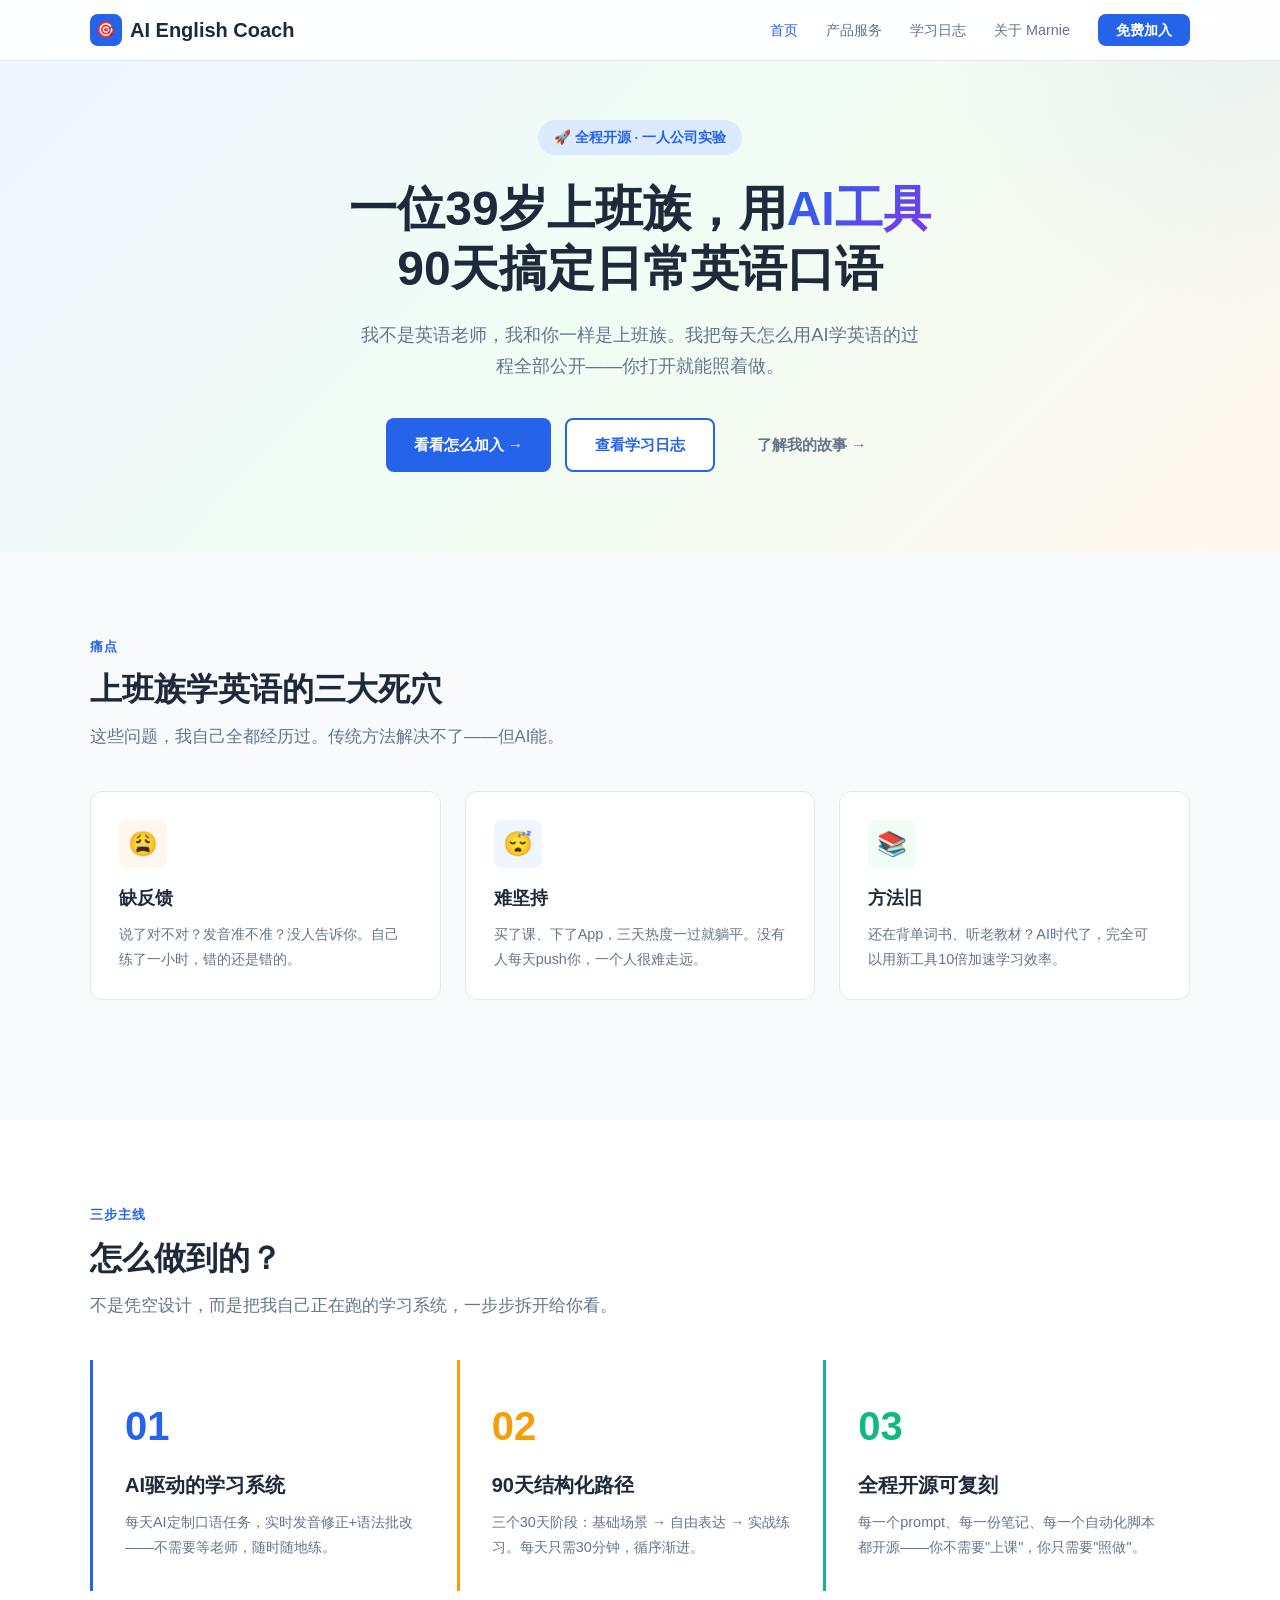
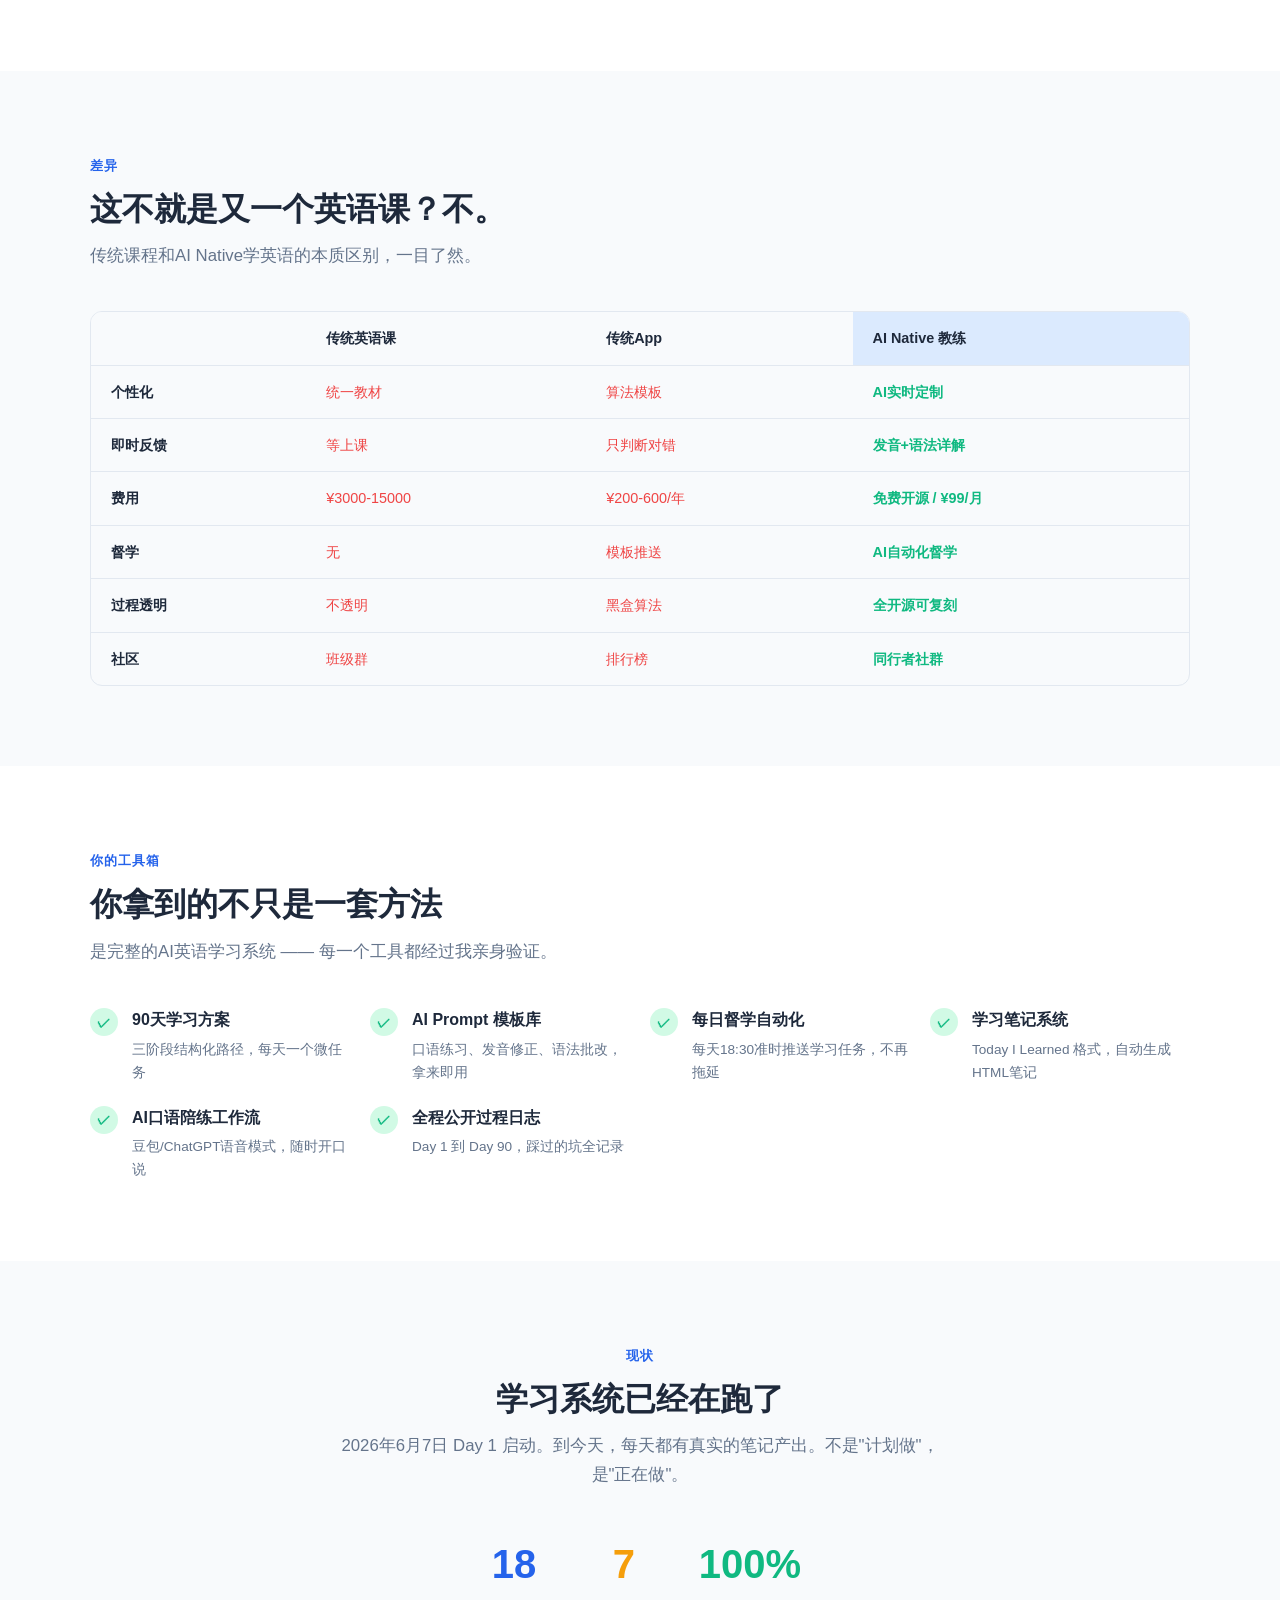
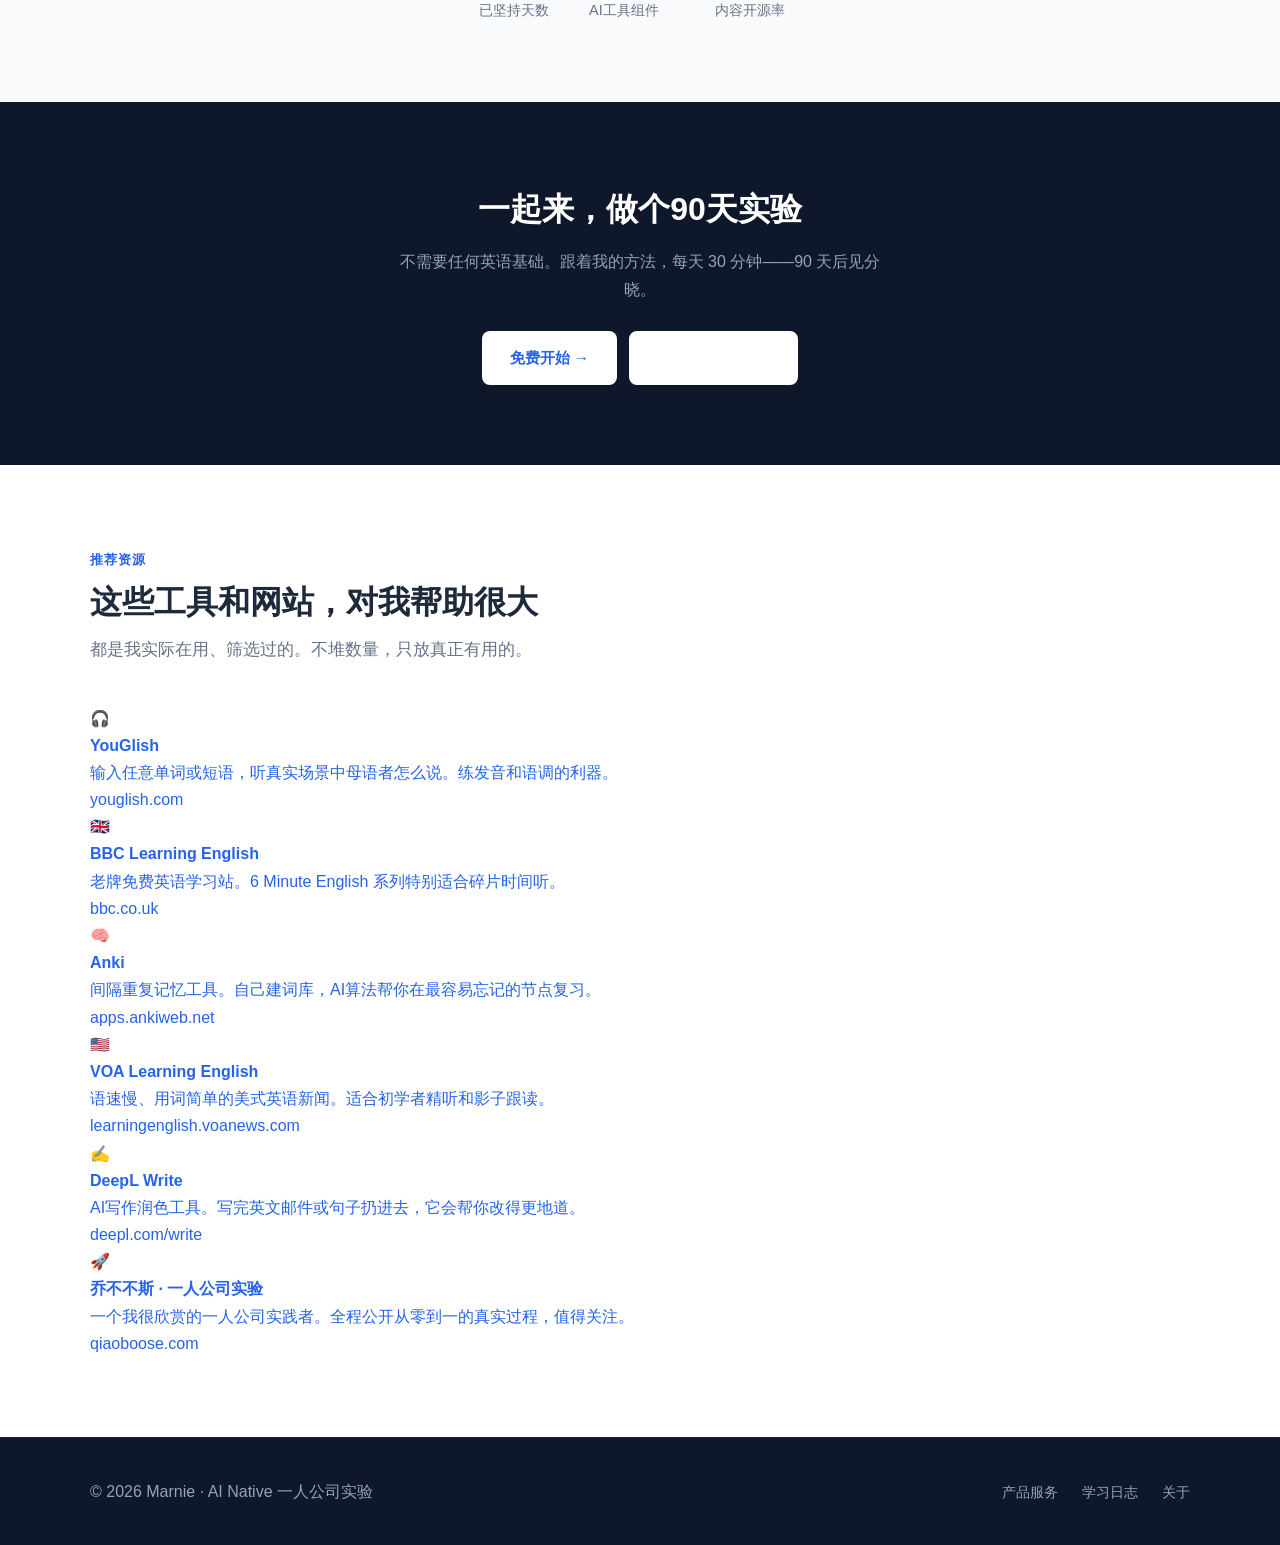
==== commit b5fc92d0: "feat: remove 钟蔚 refs, add curated resource section" ====
--- a/index.html
+++ b/index.html
@@ -80,7 +80,7 @@
   <div class="section-inner">
     <div class="section-label">三步主线</div>
     <h2>怎么做到的？</h2>
-    <p class="section-desc">参考钟蔚「一人公司」方法论：拆清能力 → 找准方向 → 最小可卖。我的学习系统也是这么建的。</p>
+    <p class="section-desc">不是凭空设计，而是把我自己正在跑的学习系统，一步步拆开给你看。</p>
     <div class="steps-container">
       <div class="step-card">
         <div class="step-number">01</div>
@@ -248,6 +248,65 @@
   </div>
 </section>
 
+<!-- Resources -->
+<section class="section">
+  <div class="section-inner">
+    <div class="section-label">推荐资源</div>
+    <h2>这些工具和网站，对我帮助很大</h2>
+    <p class="section-desc">都是我实际在用、筛选过的。不堆数量，只放真正有用的。</p>
+    <div class="resources-grid">
+      <a href="https://youglish.com/" target="_blank" class="resource-card" rel="noopener">
+        <div class="resource-icon">🎧</div>
+        <div class="resource-body">
+          <h4>YouGlish</h4>
+          <p>输入任意单词或短语，听真实场景中母语者怎么说。练发音和语调的利器。</p>
+          <span class="resource-domain">youglish.com</span>
+        </div>
+      </a>
+      <a href="https://www.bbc.co.uk/learningenglish/" target="_blank" class="resource-card" rel="noopener">
+        <div class="resource-icon">🇬🇧</div>
+        <div class="resource-body">
+          <h4>BBC Learning English</h4>
+          <p>老牌免费英语学习站。6 Minute English 系列特别适合碎片时间听。</p>
+          <span class="resource-domain">bbc.co.uk</span>
+        </div>
+      </a>
+      <a href="https://apps.ankiweb.net/" target="_blank" class="resource-card" rel="noopener">
+        <div class="resource-icon">🧠</div>
+        <div class="resource-body">
+          <h4>Anki</h4>
+          <p>间隔重复记忆工具。自己建词库，AI算法帮你在最容易忘记的节点复习。</p>
+          <span class="resource-domain">apps.ankiweb.net</span>
+        </div>
+      </a>
+      <a href="https://learningenglish.voanews.com/" target="_blank" class="resource-card" rel="noopener">
+        <div class="resource-icon">🇺🇸</div>
+        <div class="resource-body">
+          <h4>VOA Learning English</h4>
+          <p>语速慢、用词简单的美式英语新闻。适合初学者精听和影子跟读。</p>
+          <span class="resource-domain">learningenglish.voanews.com</span>
+        </div>
+      </a>
+      <a href="https://www.deepl.com/write" target="_blank" class="resource-card" rel="noopener">
+        <div class="resource-icon">✍️</div>
+        <div class="resource-body">
+          <h4>DeepL Write</h4>
+          <p>AI写作润色工具。写完英文邮件或句子扔进去，它会帮你改得更地道。</p>
+          <span class="resource-domain">deepl.com/write</span>
+        </div>
+      </a>
+      <a href="https://qiaoboose.com/" target="_blank" class="resource-card resource-featured" rel="noopener">
+        <div class="resource-icon">🚀</div>
+        <div class="resource-body">
+          <h4>乔不不斯 · 一人公司实验</h4>
+          <p>一个我很欣赏的一人公司实践者。全程公开从零到一的真实过程，值得关注。</p>
+          <span class="resource-domain">qiaoboose.com</span>
+        </div>
+      </a>
+    </div>
+  </div>
+</section>
+
 <!-- Footer -->
 <footer class="footer">
   <div class="footer-inner">
